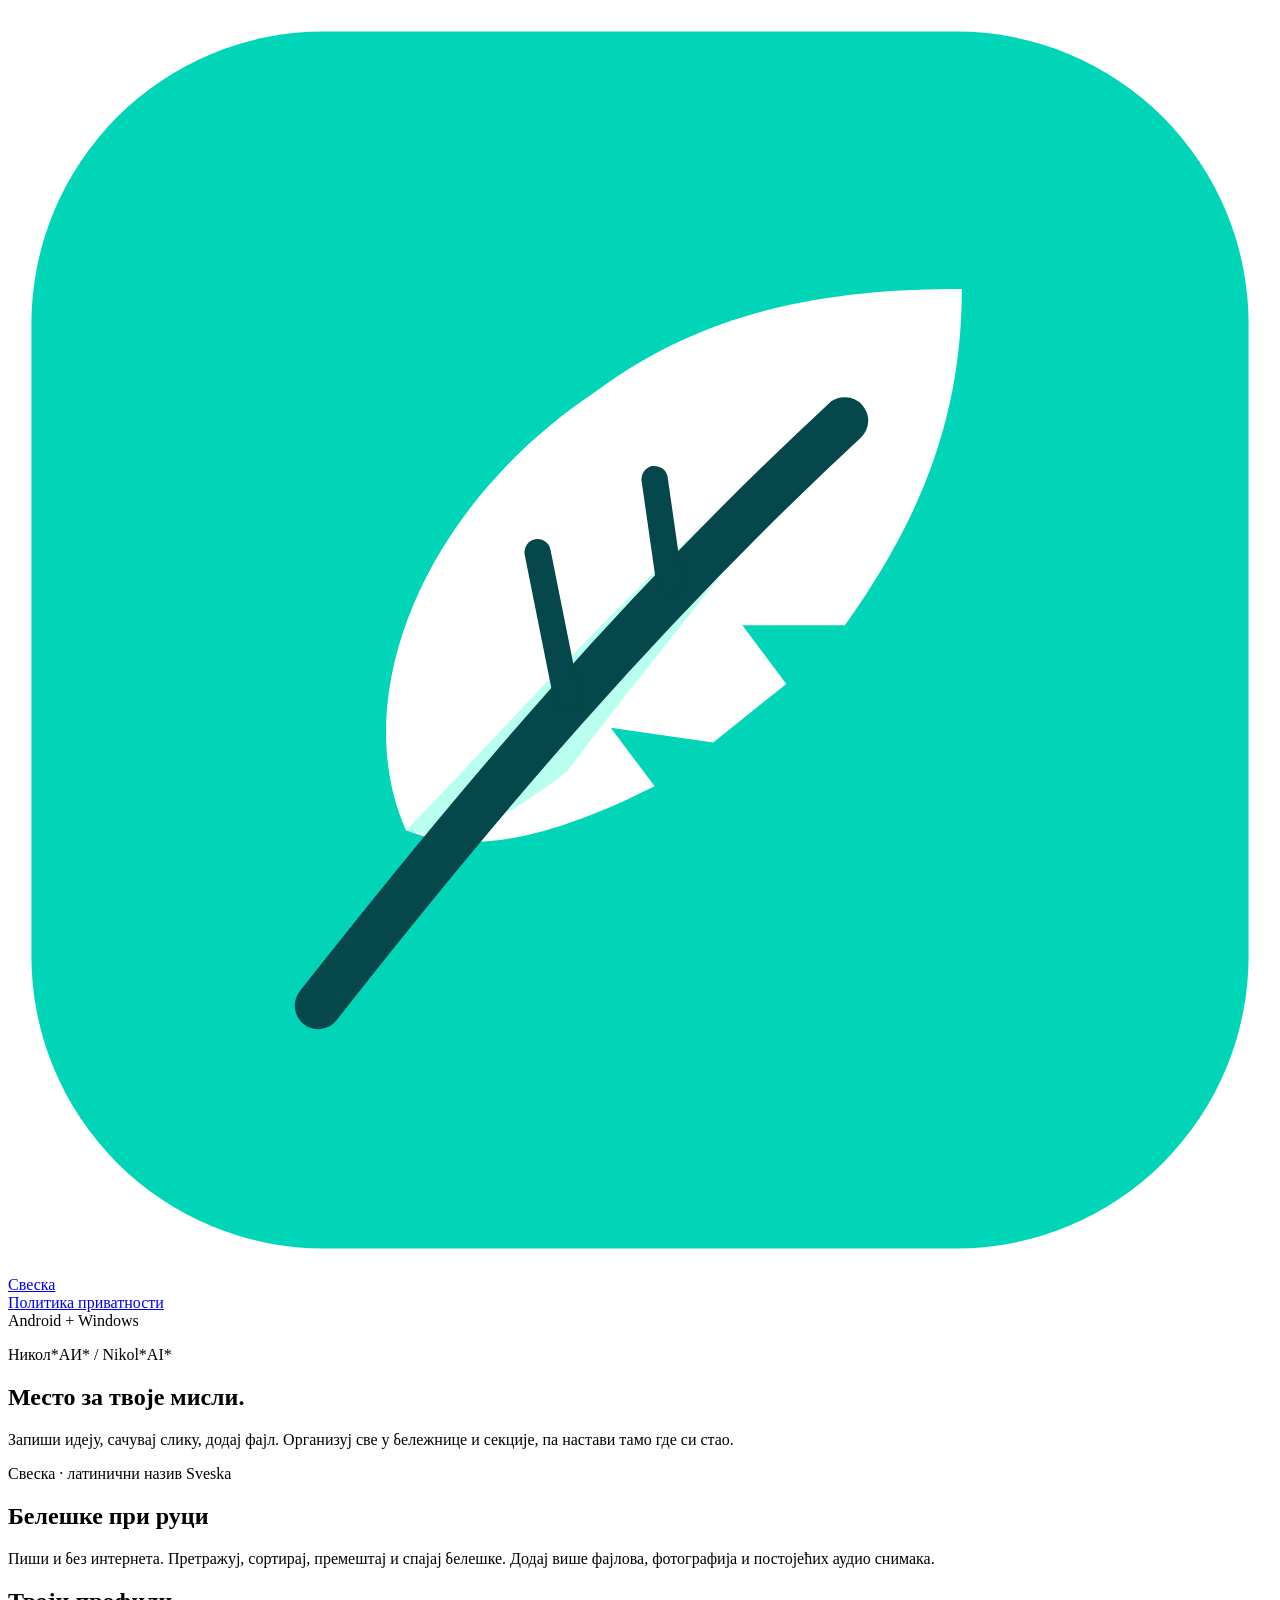
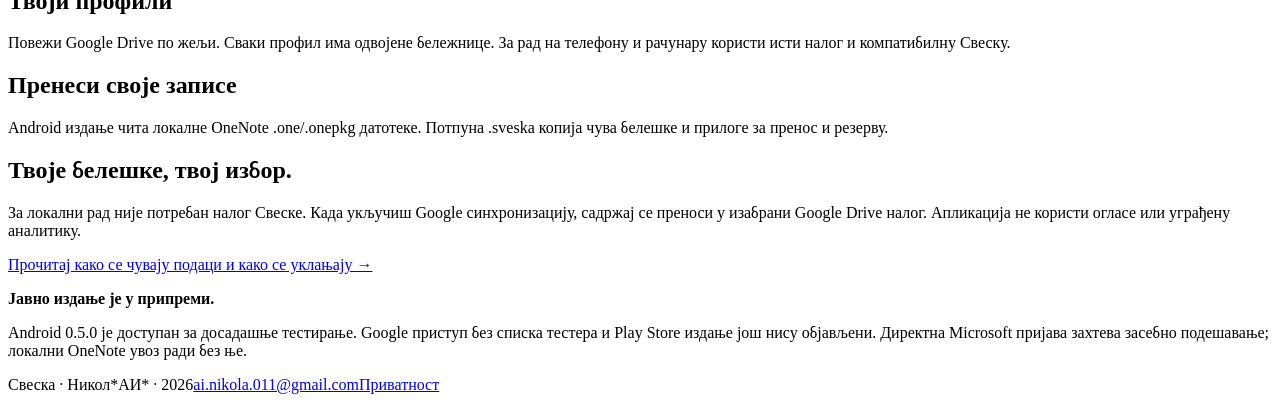
==== index.html @ 9028799f "Add Sveska public website and privacy policy" ====
<!doctype html>
<html lang="sr-Cyrl"><head><meta charset="utf-8"><meta name="viewport" content="width=device-width, initial-scale=1"><title>Свеска — Никол*АИ*</title><meta name="description" content="Свеска: белешке, прилози и Google Drive профили за Android и Windows. Аутор Никол*АИ* / Nikol*AI*."><link rel="stylesheet" href="style.css"><link rel="icon" href="icon.svg" type="image/svg+xml"></head>
<body><header><a class="brand" href="index.html"><img src="icon.svg" alt="">Свеска</a><nav><a href="privacy.html">Политика приватности</a></nav></header>
<main><section class="hero"><span class="tag">Android + Windows</span><p class="eyebrow">Никол*АИ* / Nikol*AI*</p><h1>Место за твоје мисли.</h1><p class="lead">Запиши идеју, сачувај слику, додај фајл. Организуј све у бележнице и секције, па настави тамо где си стао.</p><p class="muted">Свеска · латинични назив Sveska</p></section>
<section class="cards" aria-label="Могућности"><article class="card"><h2>Белешке при руци</h2><p>Пиши и без интернета. Претражуј, сортирај, премештај и спајај белешке. Додај више фајлова, фотографија и постојећих аудио снимака.</p></article><article class="card"><h2>Твоји профили</h2><p>Повежи Google Drive по жељи. Сваки профил има одвојене бележнице. За рад на телефону и рачунару користи исти налог и компатибилну Свеску.</p></article><article class="card"><h2>Пренеси своје записе</h2><p>Android издање чита локалне OneNote .one/.onepkg датотеке. Потпуна .sveska копија чува белешке и прилоге за пренос и резерву.</p></article></section>
<section><h2>Твоје белешке, твој избор.</h2><p>За локални рад није потребан налог Свеске. Када укључиш Google синхронизацију, садржај се преноси у изабрани Google Drive налог. Апликација не користи огласе или уграђену аналитику.</p><p><a href="privacy.html">Прочитај како се чувају подаци и како се уклањају →</a></p></section>
<aside class="note"><strong>Јавно издање је у припреми.</strong><p>Android 0.5.0 је доступан за досадашње тестирање. Google приступ без списка тестера и Play Store издање још нису објављени. Директна Microsoft пријава захтева засебно подешавање; локални OneNote увоз ради без ње.</p></aside>
</main><footer><span>Свеска · Никол*АИ* · 2026</span><a href="mailto:ai.nikola.011@gmail.com">ai.nikola.011@gmail.com</a><a href="privacy.html">Приватност</a></footer></body></html>
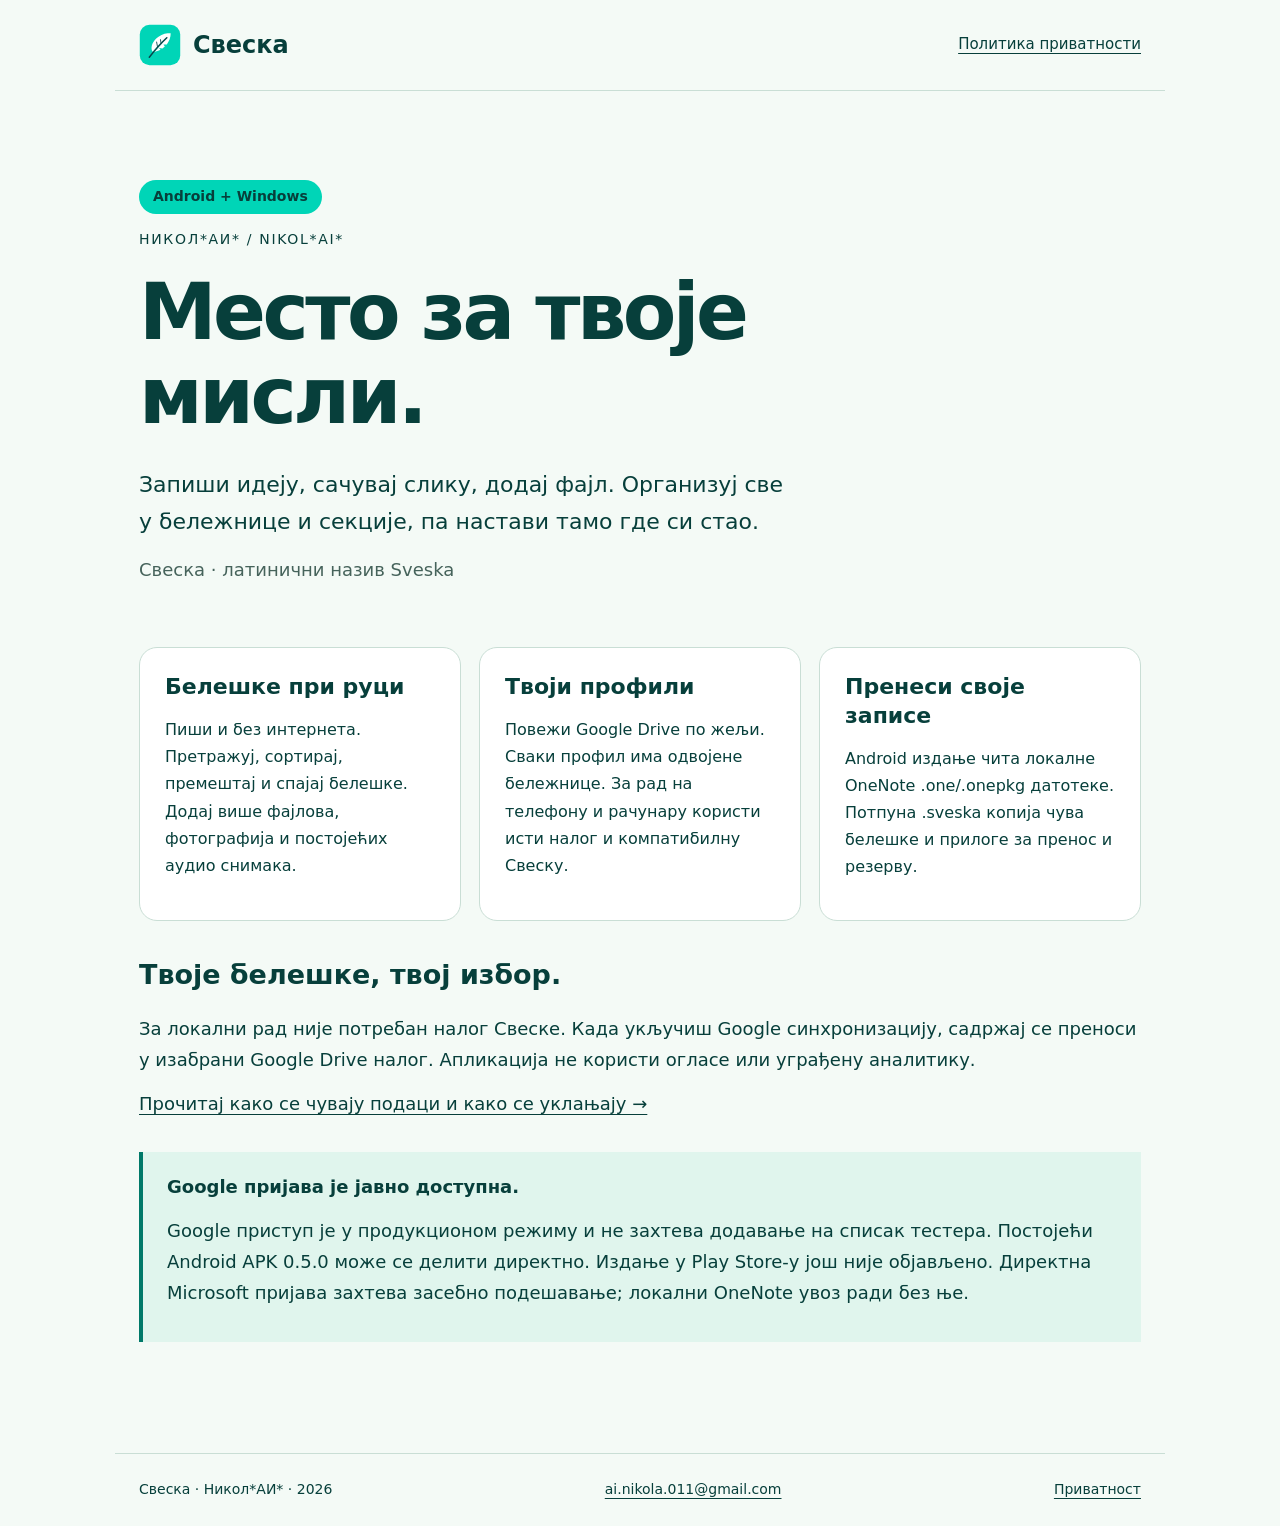
==== commit 0a7e2f78: "Announce production Google sign-in availability" ====
--- a/index.html
+++ b/index.html
@@ -4,5 +4,5 @@
 <main><section class="hero"><span class="tag">Android + Windows</span><p class="eyebrow">Никол*АИ* / Nikol*AI*</p><h1>Место за твоје мисли.</h1><p class="lead">Запиши идеју, сачувај слику, додај фајл. Организуј све у бележнице и секције, па настави тамо где си стао.</p><p class="muted">Свеска · латинични назив Sveska</p></section>
 <section class="cards" aria-label="Могућности"><article class="card"><h2>Белешке при руци</h2><p>Пиши и без интернета. Претражуј, сортирај, премештај и спајај белешке. Додај више фајлова, фотографија и постојећих аудио снимака.</p></article><article class="card"><h2>Твоји профили</h2><p>Повежи Google Drive по жељи. Сваки профил има одвојене бележнице. За рад на телефону и рачунару користи исти налог и компатибилну Свеску.</p></article><article class="card"><h2>Пренеси своје записе</h2><p>Android издање чита локалне OneNote .one/.onepkg датотеке. Потпуна .sveska копија чува белешке и прилоге за пренос и резерву.</p></article></section>
 <section><h2>Твоје белешке, твој избор.</h2><p>За локални рад није потребан налог Свеске. Када укључиш Google синхронизацију, садржај се преноси у изабрани Google Drive налог. Апликација не користи огласе или уграђену аналитику.</p><p><a href="privacy.html">Прочитај како се чувају подаци и како се уклањају →</a></p></section>
-<aside class="note"><strong>Јавно издање је у припреми.</strong><p>Android 0.5.0 је доступан за досадашње тестирање. Google приступ без списка тестера и Play Store издање још нису објављени. Директна Microsoft пријава захтева засебно подешавање; локални OneNote увоз ради без ње.</p></aside>
-</main><footer><span>Свеска · Никол*АИ* · 2026</span><a href="mailto:ai.nikola.011@gmail.com">ai.nikola.011@gmail.com</a><a href="privacy.html">Приватност</a></footer></body></html>
+<aside class="note"><strong>Google пријава је јавно доступна.</strong><p>Google приступ је у продукционом режиму и не захтева додавање на списак тестера. Постојећи Android APK 0.5.0 може се делити директно. Издање у Play Store-у још није објављено. Директна Microsoft пријава захтева засебно подешавање; локални OneNote увоз ради без ње.</p></aside>
+</main><footer><span>Свеска · Никол*АИ* · 2026</span><a href="mailto:ai.nikola.011@gmail.com">ai.nikola.011@gmail.com</a><a href="privacy.html">Приватност</a></footer></body></html>
--- a/style.css
+++ b/style.css
@@ -0,0 +1 @@
+:root{color-scheme:light;--ink:#073f3b;--green:#00d5b7;--paper:#f4faf6;--line:#c9ded5}*{box-sizing:border-box}body{margin:0;background:var(--paper);color:var(--ink);font:18px/1.7 system-ui,-apple-system,"Segoe UI",sans-serif}a{color:inherit;text-underline-offset:4px}a:focus-visible{outline:3px solid #007969;outline-offset:5px}header,main,footer{max-width:1050px;margin:auto;padding:24px}header{display:flex;align-items:center;justify-content:space-between;gap:20px;border-bottom:1px solid var(--line)}.brand{font-weight:800;font-size:24px;text-decoration:none;display:flex;align-items:center;gap:12px}.brand img{width:42px;height:42px}nav{font-size:15px}.hero{padding:65px 0 48px;max-width:760px}.eyebrow{font-size:14px;letter-spacing:.12em;text-transform:uppercase}h1{font-size:clamp(42px,8vw,78px);line-height:1.08;letter-spacing:-.045em;margin:18px 0 28px}h2{font-size:27px;line-height:1.3;margin-top:36px}p{margin:14px 0}.lead{font-size:22px;max-width:660px}.tag{display:inline-block;background:var(--green);padding:5px 14px;border-radius:25px;font-size:14px;font-weight:650}.cards{display:grid;grid-template-columns:repeat(3,1fr);gap:18px}.card{background:white;border:1px solid var(--line);border-radius:18px;padding:25px}.card h2{font-size:22px;margin:0 0 10px}.card p{font-size:16px}.note{background:#e0f5ed;border-left:4px solid #007969;padding:20px 24px;margin:32px 0}.policy{max-width:800px}.policy h1{font-size:clamp(34px,6vw,55px)}footer{font-size:14px;border-top:1px solid var(--line);margin-top:55px;display:flex;justify-content:space-between;gap:20px;flex-wrap:wrap}.muted{color:#46635b}@media(max-width:680px){header,main,footer{padding:20px}.hero{padding-top:35px}.cards{grid-template-columns:1fr}header{align-items:flex-start;flex-direction:column}.lead{font-size:20px}}
